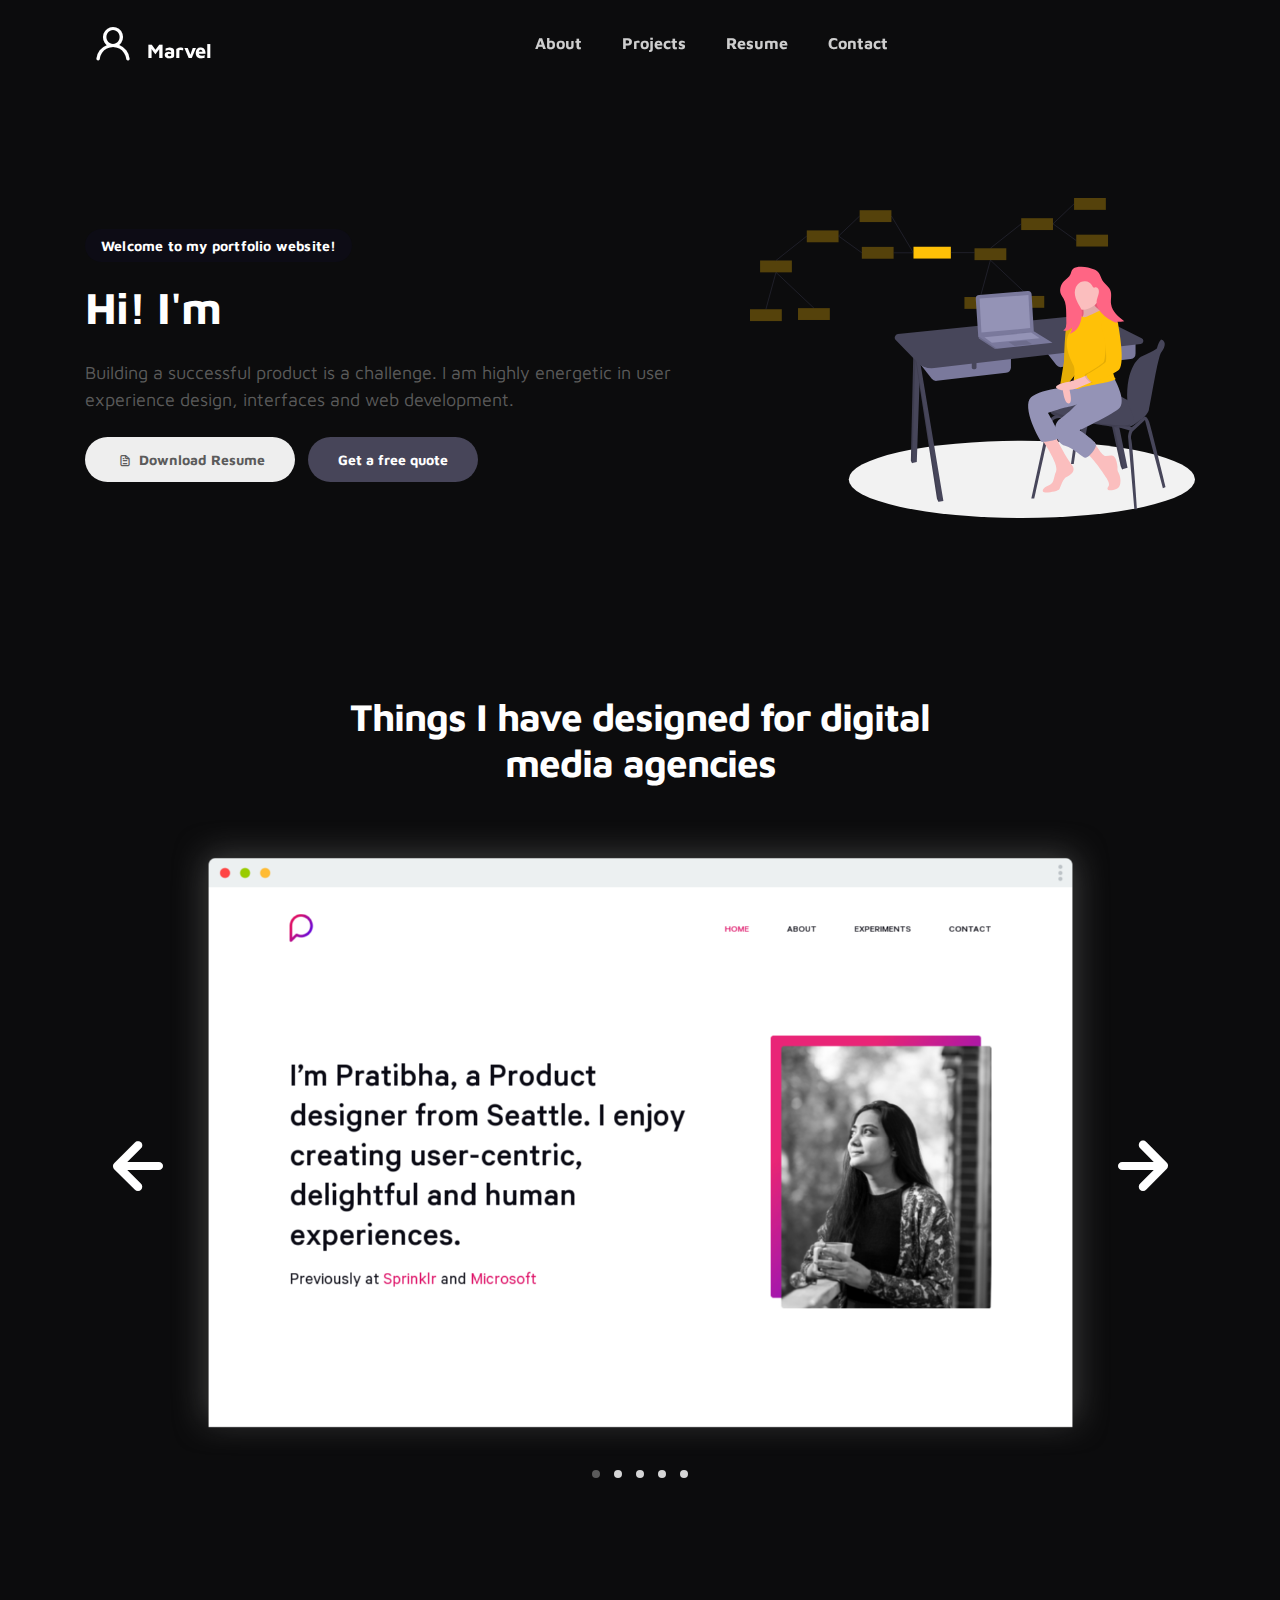
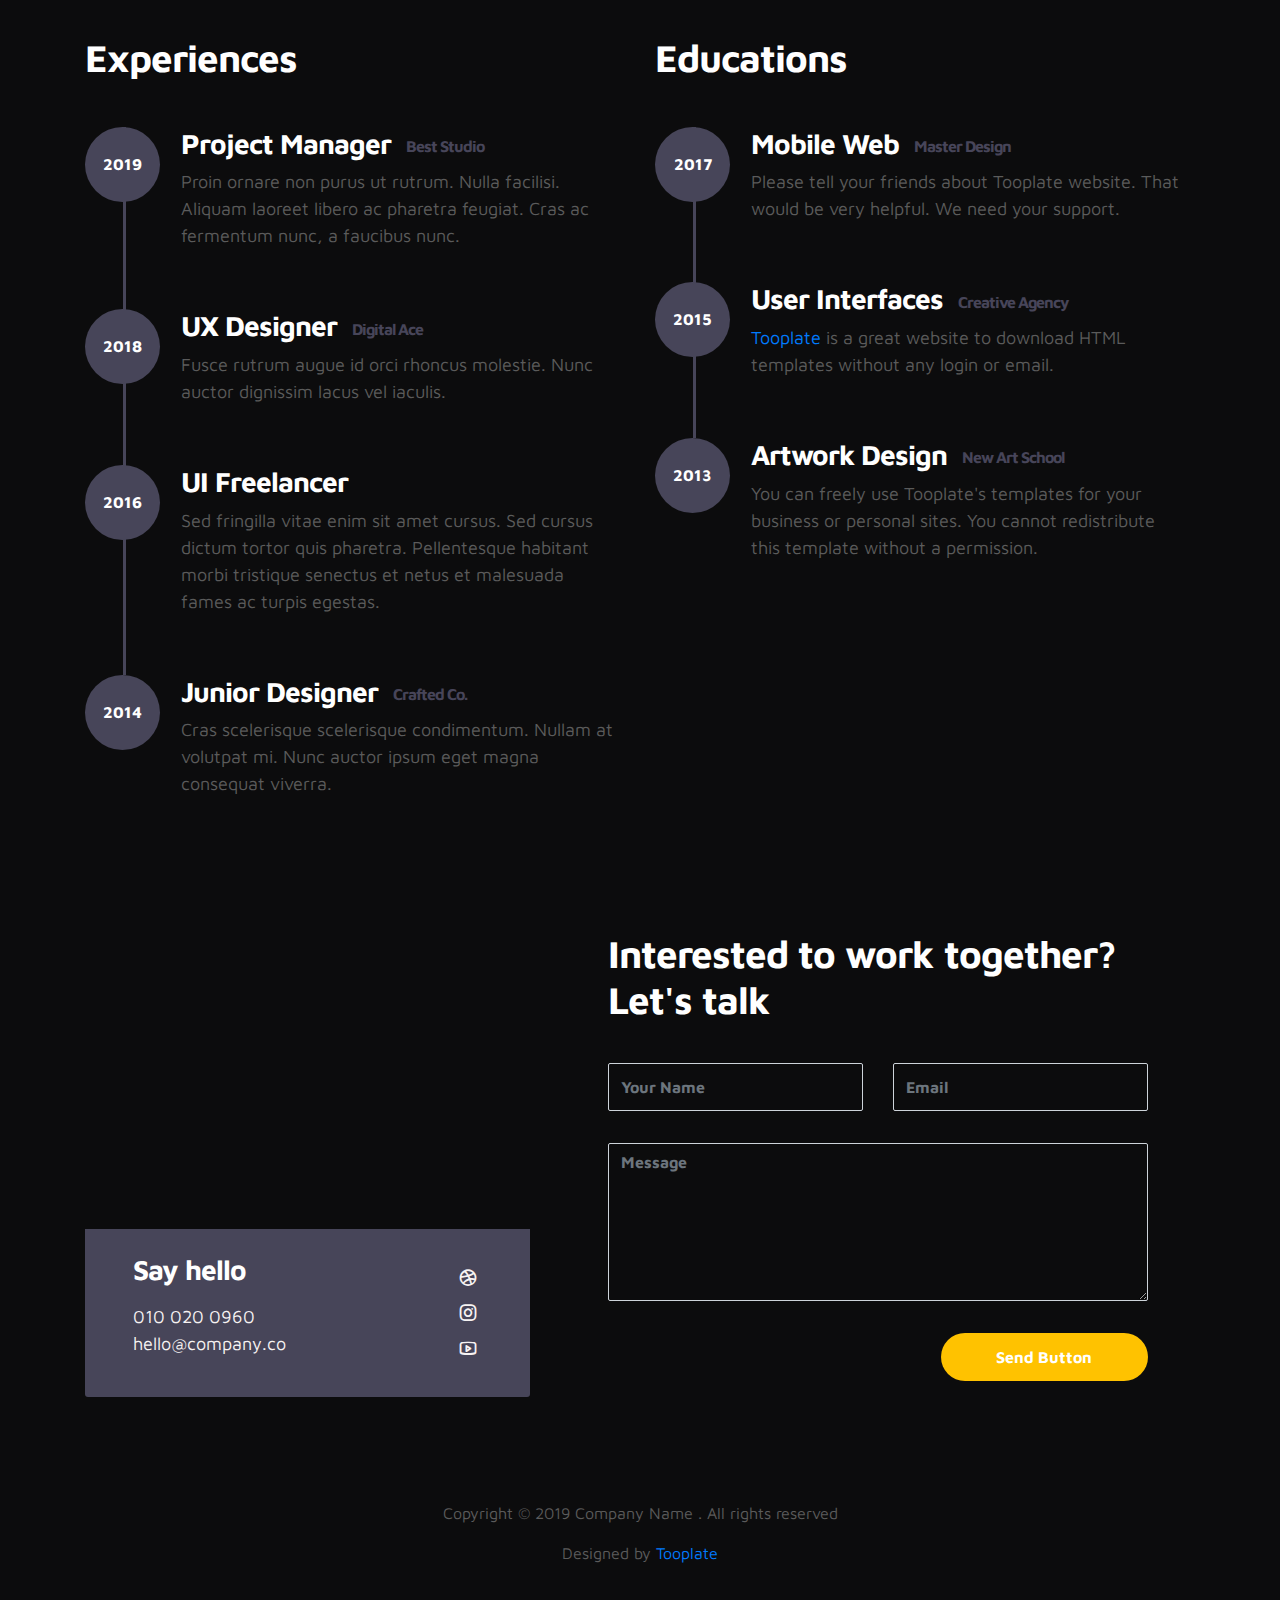
==== templates/index.html @ 807b7853 "portfolio website" ====
<!doctype html>
<html lang="en">
  <head>
    <meta charset="utf-8">
    <meta name="viewport" content="width=device-width, initial-scale=1, shrink-to-fit=no">
    <meta name="description" content="">
    <meta name="author" content="">

    <title>Marvel HTML Bootstrap 4 Template</title>
    <link rel="shortcut icon" href=".\static\favicon.ico">
    <link rel="stylesheet" href="..\static\css\bootstrap.min.css">
    <link rel="stylesheet" href="..\static\css\unicons.css">
    <link rel="stylesheet" href="..\static\css\owl.carousel.min.css">
    <link rel="stylesheet" href="..\static\css\owl.theme.default.min.css">

    <!-- MAIN STYLE -->
    <link rel="stylesheet" href="..\static\css\tooplate-style.css">
    
<!--

Tooplate 2115 Marvel

https://www.tooplate.com/view/2115-marvel

-->
  </head>
  <body data-new-gr-c-s-check-loaded="14.1024.0" data-gr-ext-installed="" class="dark-mode">

    <!-- MENU -->
    <nav class="navbar navbar-expand-sm navbar-light">
        <div class="container">
            <a class="navbar-brand" href="index.html"><i class='uil uil-user'></i> Marvel</a>

            <button class="navbar-toggler" type="button" data-toggle="collapse" data-target="#navbarNav" aria-controls="navbarNav" aria-expanded="false"
                aria-label="Toggle navigation">
                <span class="navbar-toggler-icon"></span>
                <span class="navbar-toggler-icon"></span>
                <span class="navbar-toggler-icon"></span>
            </button>

            <div class="collapse navbar-collapse" id="navbarNav">
                <ul class="navbar-nav mx-auto">
                    <li class="nav-item">
                        <a href="#about" class="nav-link"><span data-hover="About">About</span></a>
                    </li>
                    <li class="nav-item">
                        <a href="#project" class="nav-link"><span data-hover="Projects">Projects</span></a>
                    </li>
                    <li class="nav-item">
                        <a href="#resume" class="nav-link"><span data-hover="Resume">Resume</span></a>
                    </li>
                    <li class="nav-item">
                        <a href="#contact" class="nav-link"><span data-hover="Contact">Contact</span></a>
                    </li>
                </ul>


            </div>
        </div>
    </nav>

    <!-- ABOUT -->
    <section class="about full-screen d-lg-flex justify-content-center align-items-center" id="about">
        <div class="container">
            <div class="row">
                
                <div class="col-lg-7 col-md-12 col-12 d-flex align-items-center">
                    <div class="about-text">
                        <small class="small-text">Welcome to <span class="mobile-block">my portfolio website!</span></small>
                        <h1 class="animated animated-text">
                            <span class="mr-2">Hi! I'm</span>
                                <div class="animated-info">
                                    <span class="animated-item">Samuel Kamar</span>
                                    <span class="animated-item">a Help Desk</span>
                                    <span class="animated-item">& Pentester</span>
                                </div>
                        </h1>

                        <p>Building a successful product is a challenge. I am highly energetic in user experience design, interfaces and web development.</p>
                        
                        <div class="custom-btn-group mt-4">
                          <a href="#" class="btn mr-lg-2 custom-btn"><i class='uil uil-file-alt'></i> Download Resume</a>
                          <a href="#contact" class="btn custom-btn custom-btn-bg custom-btn-link">Get a free quote</a>
                        </div>
                    </div>
                </div>

                <div class="col-lg-5 col-md-12 col-12">
                    <div class="about-image svg">
                        <img src="..\static\images\undraw\undraw_software_engineer_lvl5.svg" class="img-fluid" alt="svg image">
                    </div>
                </div>

            </div>
        </div>
    </section>

    <!-- PROJECTS -->
    <section class="project py-5" id="project">
        <div class="container">
                
                <div class="row">
                  <div class="col-lg-11 text-center mx-auto col-12">

                      <div class="col-lg-8 mx-auto">
                        <h2>Things I have designed for digital media agencies</h2>
                      </div>

                      <div class="owl-carousel owl-theme">
                        <div class="item">
                          <div class="project-info">
                            <img src="..\static\images\project\project-image01.png" class="img-fluid" alt="project image">
                          </div>
                        </div>

                        <div class="item">
                          <div class="project-info">
                            <img src="..\static\images\project\project-image02.png" class="img-fluid" alt="project image">
                          </div>
                        </div>

                        <div class="item">
                          <div class="project-info">
                            <img src="..\static\images\project\project-image03.png" class="img-fluid" alt="project image">
                          </div>
                        </div>

                        <div class="item">
                          <div class="project-info">
                            <img src="..\static\images\project\project-image04.png" class="img-fluid" alt="project image">
                          </div>
                        </div>

                        <div class="item">
                          <div class="project-info">
                            <img src="..\static\images\project\project-image05.png" class="img-fluid" alt="project image">
                          </div>
                        </div>
                      </div>

                  </div>
                </div>
        </div>
    </section>

    <!-- FEATURES -->
    <section class="resume py-5 d-lg-flex justify-content-center align-items-center" id="resume">
        <div class="container">
            <div class="row">

                <div class="col-lg-6 col-12">
                  <h2 class="mb-4">Experiences</h2>

                    <div class="timeline">
                        <div class="timeline-wrapper">
                             <div class="timeline-yr">
                                  <span>2019</span>
                             </div>
                             <div class="timeline-info">
                                  <h3><span>Project Manager</span><small>Best Studio</small></h3>
                                  <p>Proin ornare non purus ut rutrum. Nulla facilisi. Aliquam laoreet libero ac pharetra feugiat. Cras ac fermentum nunc, a faucibus nunc.</p>
                             </div>
                        </div>

                        <div class="timeline-wrapper">
                            <div class="timeline-yr">
                                <span>2018</span>
                            </div>
                            <div class="timeline-info">
                                <h3><span>UX Designer</span><small>Digital Ace</small></h3>
                                <p>Fusce rutrum augue id orci rhoncus molestie. Nunc auctor dignissim lacus vel iaculis.</p>
                            </div>
                        </div>

                        <div class="timeline-wrapper">
                            <div class="timeline-yr">
                                <span>2016</span>
                            </div>
                            <div class="timeline-info">
                                <h3><span>UI Freelancer</h3>
                                <p>Sed fringilla vitae enim sit amet cursus. Sed cursus dictum tortor quis pharetra. Pellentesque habitant morbi tristique senectus et netus et malesuada fames ac turpis egestas.</p>
                            </div>
                        </div>
                        
                        <div class="timeline-wrapper">
                            <div class="timeline-yr">
                                <span>2014</span>
                            </div>
                            <div class="timeline-info">
                                <h3><span>Junior Designer<small>Crafted Co.</small></h3>
                                <p>Cras scelerisque scelerisque condimentum. Nullam at volutpat mi. Nunc auctor ipsum eget magna consequat viverra.</p>
                            </div>
                        </div>

                    </div>
                </div>

                <div class="col-lg-6 col-12">
                  <h2 class="mb-4 mobile-mt-2">Educations</h2>

                    <div class="timeline">
                        <div class="timeline-wrapper">
                             <div class="timeline-yr">
                                  <span>2017</span>
                             </div>
                             <div class="timeline-info">
                                  <h3><span>Mobile Web</span><small>Master Design</small></h3>
                                  <p>Please tell your friends about Tooplate website. That would be very helpful. We need your support.</p>
                             </div>
                        </div>

                        <div class="timeline-wrapper">
                            <div class="timeline-yr">
                                <span>2015</span>
                            </div>
                            <div class="timeline-info">
                                <h3><span>User Interfaces</span><small>Creative Agency</small></h3>
                                <p><a rel="nofollow" href="https://www.facebook.com/tooplate">Tooplate</a> is a great website to download HTML templates without any login or email.</p>
                            </div>
                        </div>
                        
                        <div class="timeline-wrapper">
                            <div class="timeline-yr">
                                <span>2013</span>
                            </div>
                            <div class="timeline-info">
                                <h3><span>Artwork Design</span><small>New Art School</small></h3>
                                <p>You can freely use Tooplate's templates for your business or personal sites. You cannot redistribute this template without a permission.</p>
                            </div>
                        </div>

                    </div>
                </div>
                
            </div>
        </div>
    </section>

    <!-- CONTACT -->
    <section class="contact py-5" id="contact">
      <div class="container">
        <div class="row">
          
          <div class="col-lg-5 mr-lg-5 col-12">
            <div class="google-map w-100">
              <iframe src="https://www.google.com/maps/embed?pb=!1m18!1m12!1m3!1d12088.558402180099!2d-73.99373482142036!3d40.75895421922642!2m3!1f0!2f0!3f0!3m2!1i1024!2i768!4f13.1!3m3!1m2!1s0x89c25855b8fb3083%3A0xa0f9aef176042a5c!2sTheater+District%2C+New+York%2C+NY%2C+USA!5e0!3m2!1sen!2smm!4v1549875377188" width="400" height="300" frameborder="0" style="border:0" allowfullscreen></iframe>
            </div>

            <div class="contact-info d-flex justify-content-between align-items-center py-4 px-lg-5">
                <div class="contact-info-item">
                  <h3 class="mb-3 text-white">Say hello</h3>
                  <p class="footer-text mb-0">010 020 0960</p>
                  <p><a href="mailto:hello@company.co">hello@company.co</a></p>
                </div>

                <ul class="social-links">
                     <li><a href="#" class="uil uil-dribbble" data-toggle="tooltip" data-placement="left" title="Dribbble"></a></li>
                     <li><a href="#" class="uil uil-instagram" data-toggle="tooltip" data-placement="left" title="Instagram"></a></li>
                     <li><a href="#" class="uil uil-youtube" data-toggle="tooltip" data-placement="left" title="Youtube"></a></li>
                </ul>
            </div>
          </div>

          <div class="col-lg-6 col-12">
            <div class="contact-form">
              <h2 class="mb-4">Interested to work together? Let's talk</h2>

              <form action="recieved_form" method="post">
                <div class="row">
                  <div class="col-lg-6 col-12">
                    <input type="text" class="form-control" name="name" placeholder="Your Name" id="name">
                  </div>

                  <div class="col-lg-6 col-12">
                    <input type="email" class="form-control" name="email" placeholder="Email" id="email">
                  </div>

                  <div class="col-12">
                    <textarea name="message" rows="6" class="form-control" id="message" placeholder="Message"></textarea>
                  </div>

                  <div class="ml-lg-auto col-lg-5 col-12">
                    <input type="submit" class="form-control submit-btn" value="Send Button">
                  </div>
                </div>
              </form>
            </div>
          </div>

        </div>
      </div>
    </section>

    <!-- FOOTER -->
     <footer class="footer py-5">
          <div class="container">
               <div class="row">

                    <div class="col-lg-12 col-12">                                
                        <p class="copyright-text text-center">Copyright &copy; 2019 Company Name . All rights reserved</p>
                        <p class="copyright-text text-center">Designed by <a rel="nofollow" href="https://www.facebook.com/tooplate">Tooplate</a></p>
                    </div>
                    
               </div>
          </div>
     </footer>

    <script src="..\static\js\jquery-3.3.1.min.js"></script>
    <script src="..\static\js\popper.min.js"></script>
    <script src="..\static\js\bootstrap.min.js"></script>
    <script src="..\static\js\Headroom.js"></script>
    <script src="..\static\js\jQuery.headroom.js"></script>
    <script src="..\static\js\owl.carousel.min.js"></script>
    <script src="..\static\js\smoothscroll.js"></script>
    <script src="..\static\js\custom.js"></script>

  </body>
</html>
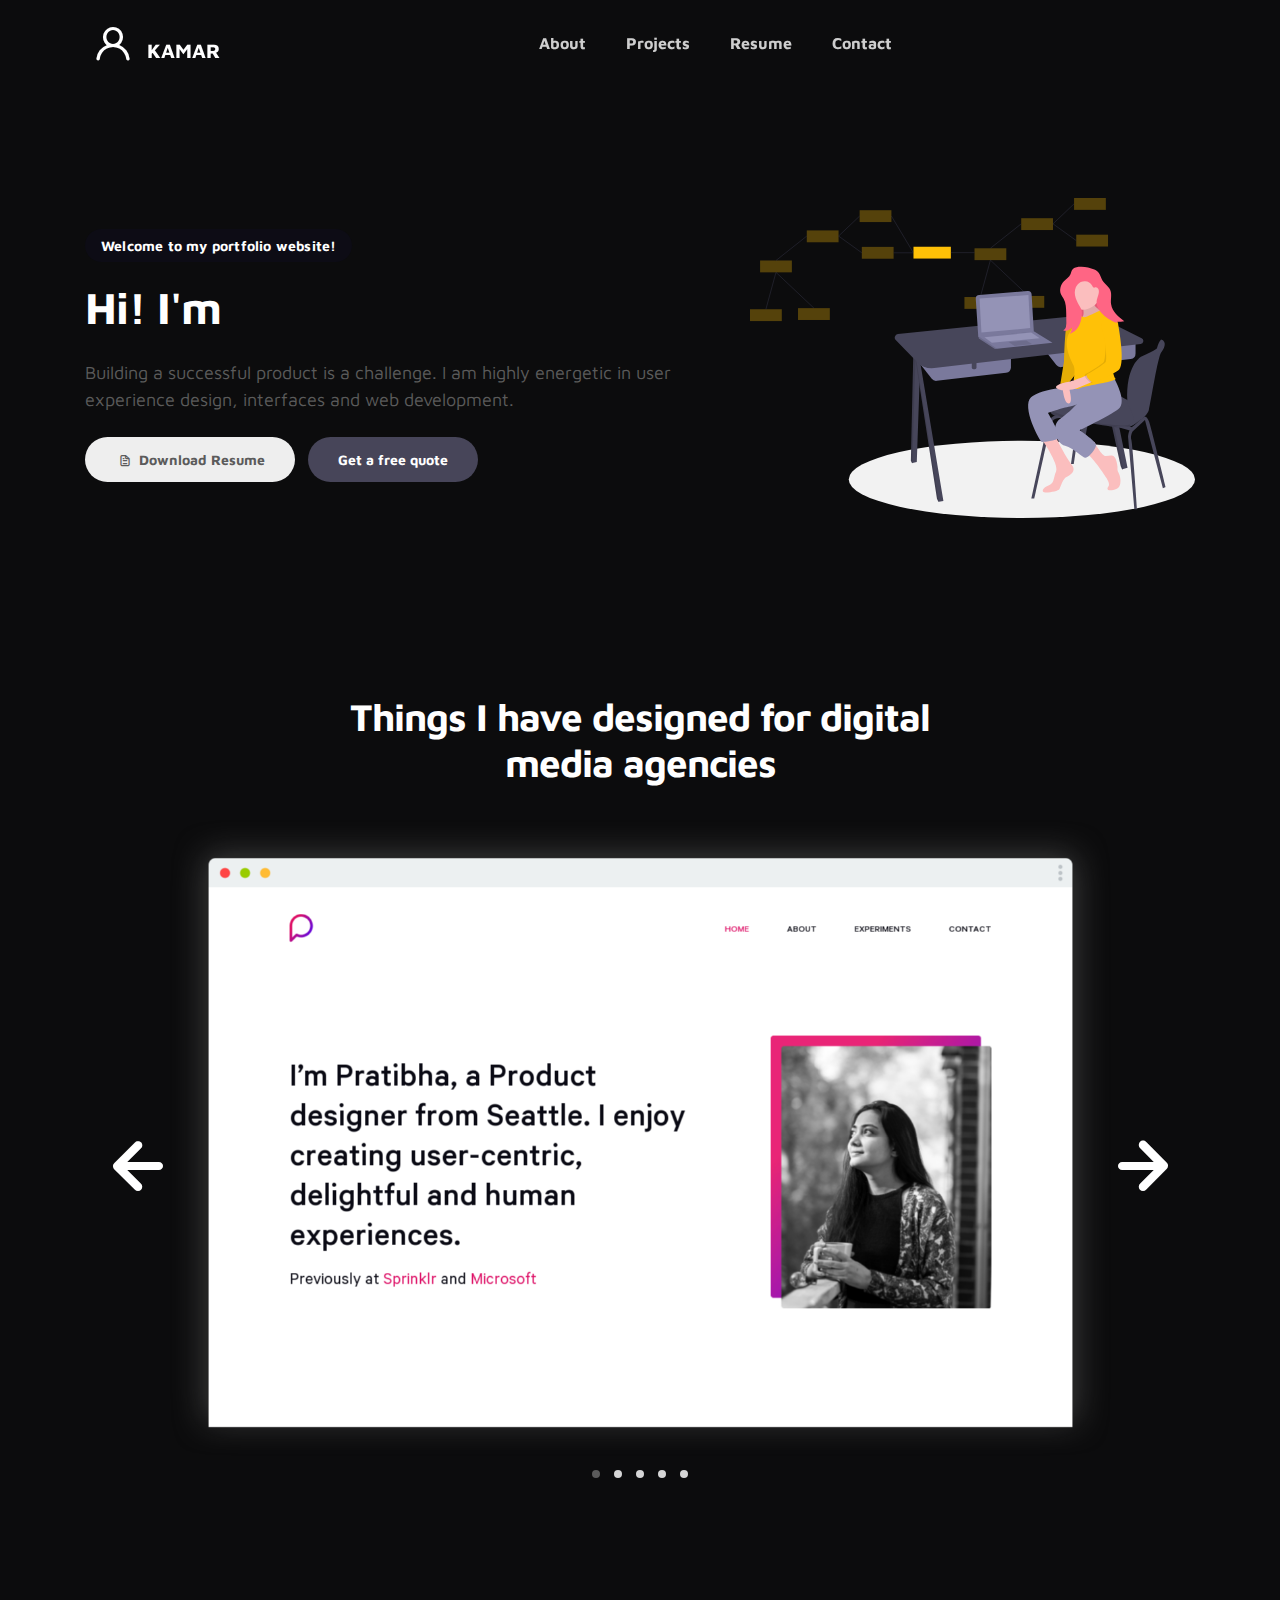
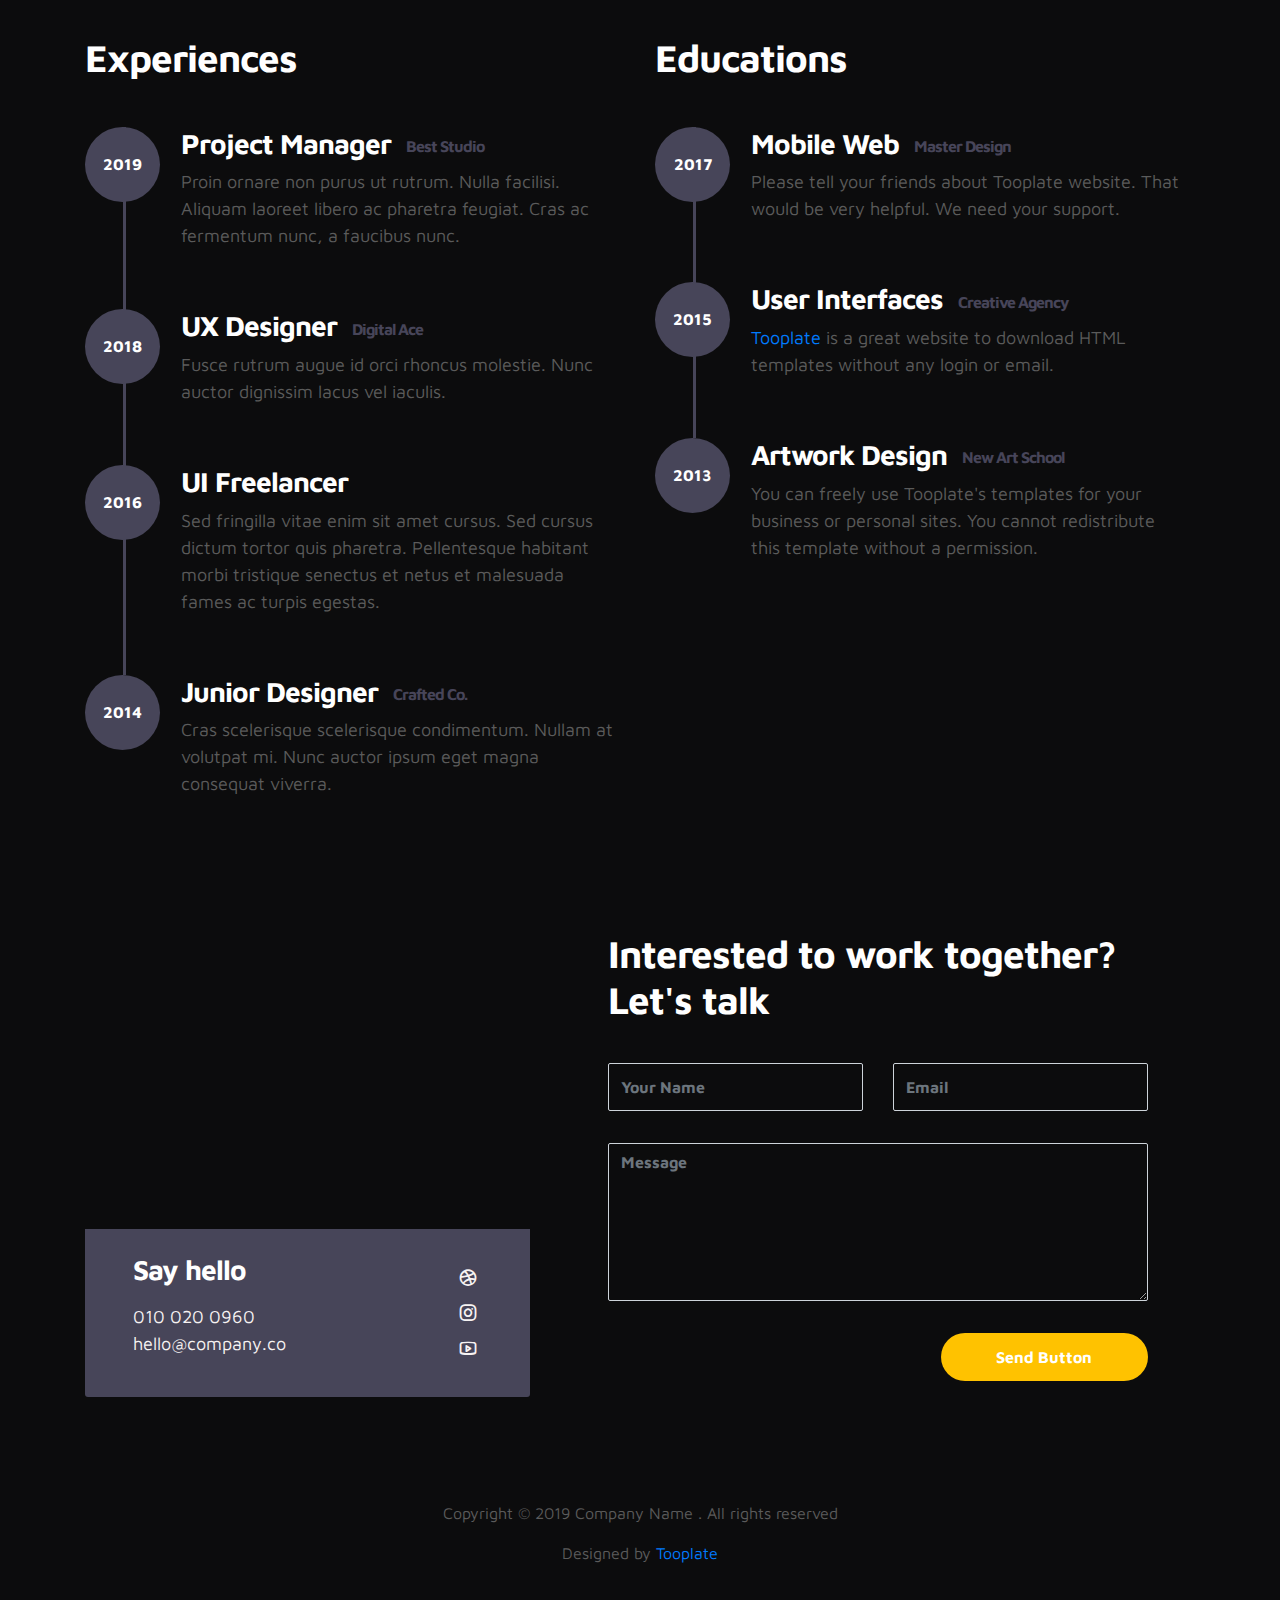
==== commit e0a3ff5b: "Added Resume and Changed Marvel" ====
--- a/templates/index.html
+++ b/templates/index.html
@@ -29,7 +29,7 @@
     <!-- MENU -->
     <nav class="navbar navbar-expand-sm navbar-light">
         <div class="container">
-            <a class="navbar-brand" href="index.html"><i class='uil uil-user'></i> Marvel</a>
+            <a class="navbar-brand" href="index.html"><i class='uil uil-user'></i> KAMAR</a>
 
             <button class="navbar-toggler" type="button" data-toggle="collapse" data-target="#navbarNav" aria-controls="navbarNav" aria-expanded="false"
                 aria-label="Toggle navigation">
@@ -79,7 +79,7 @@
                         <p>Building a successful product is a challenge. I am highly energetic in user experience design, interfaces and web development.</p>
                         
                         <div class="custom-btn-group mt-4">
-                          <a href="#" class="btn mr-lg-2 custom-btn"><i class='uil uil-file-alt'></i> Download Resume</a>
+                          <a href="Resume" class="btn mr-lg-2 custom-btn"><i class='uil uil-file-alt'></i> Download Resume</a>
                           <a href="#contact" class="btn custom-btn custom-btn-bg custom-btn-link">Get a free quote</a>
                         </div>
                     </div>
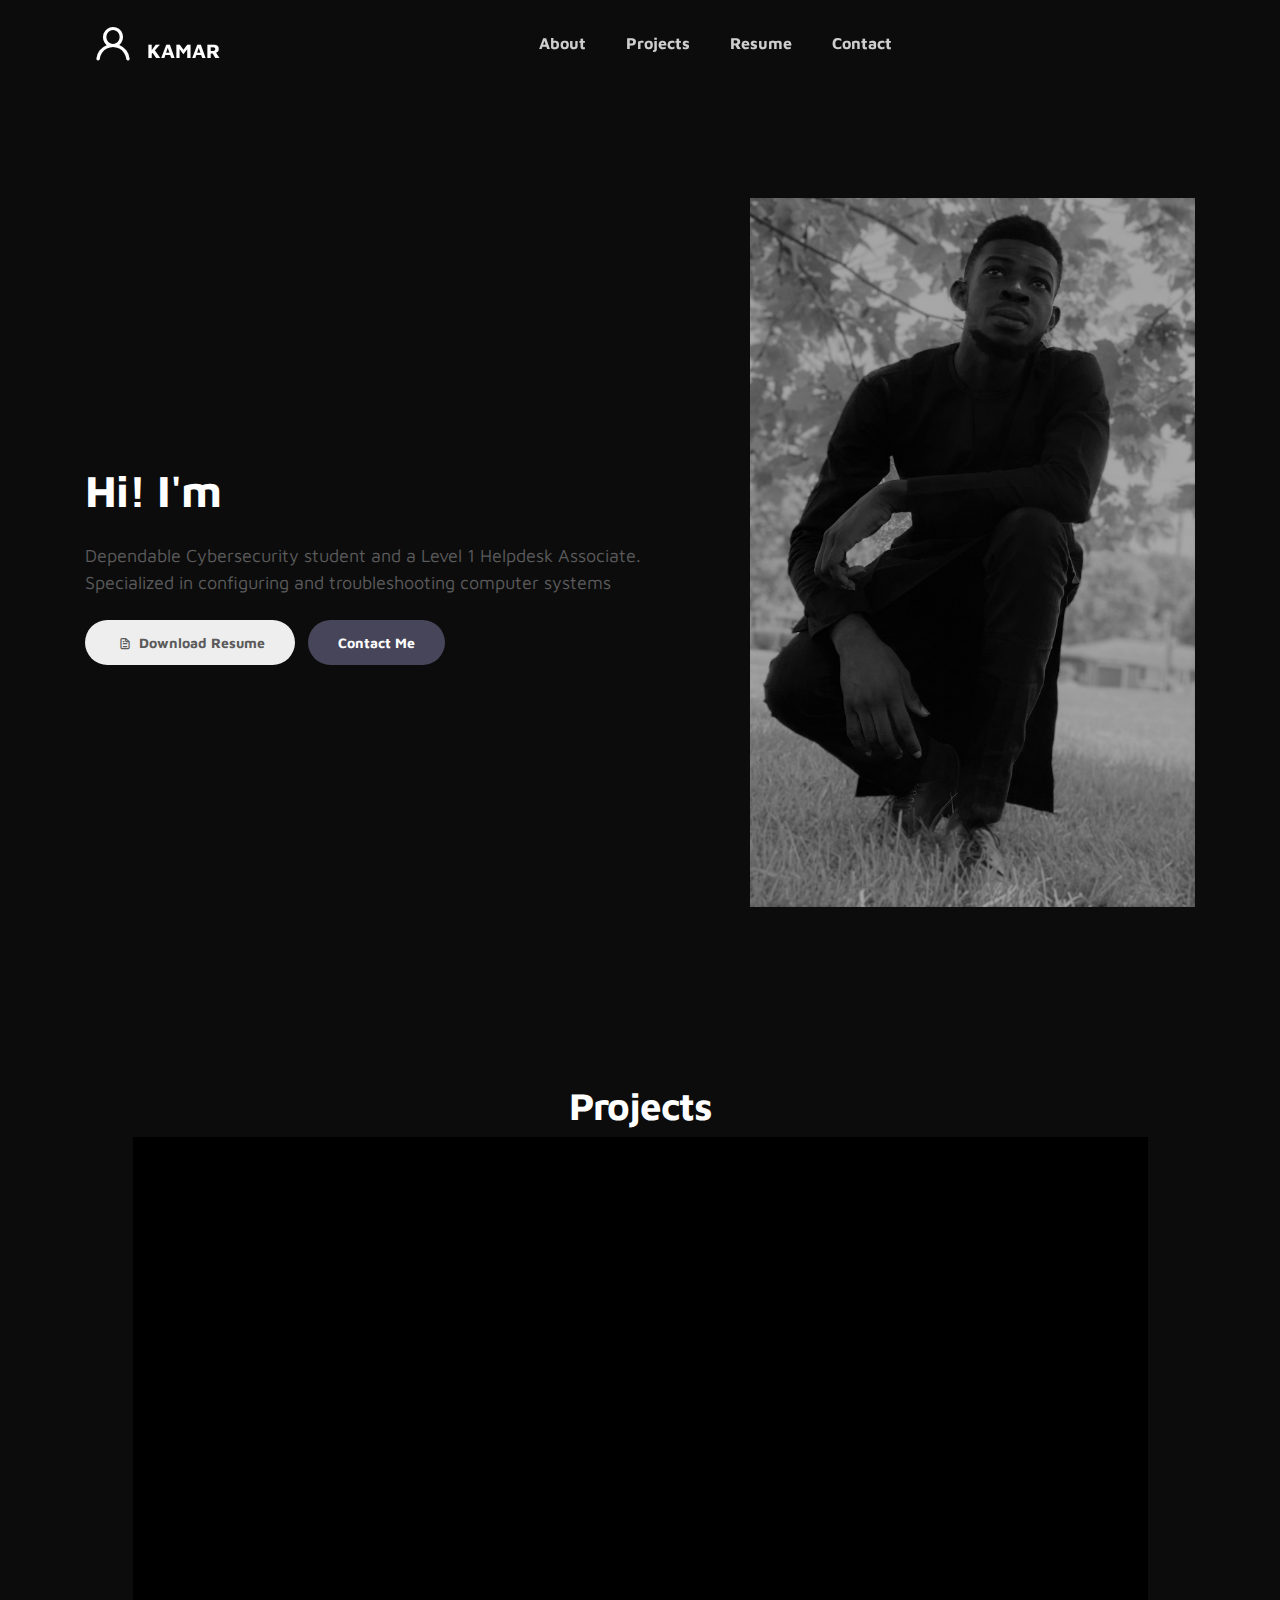
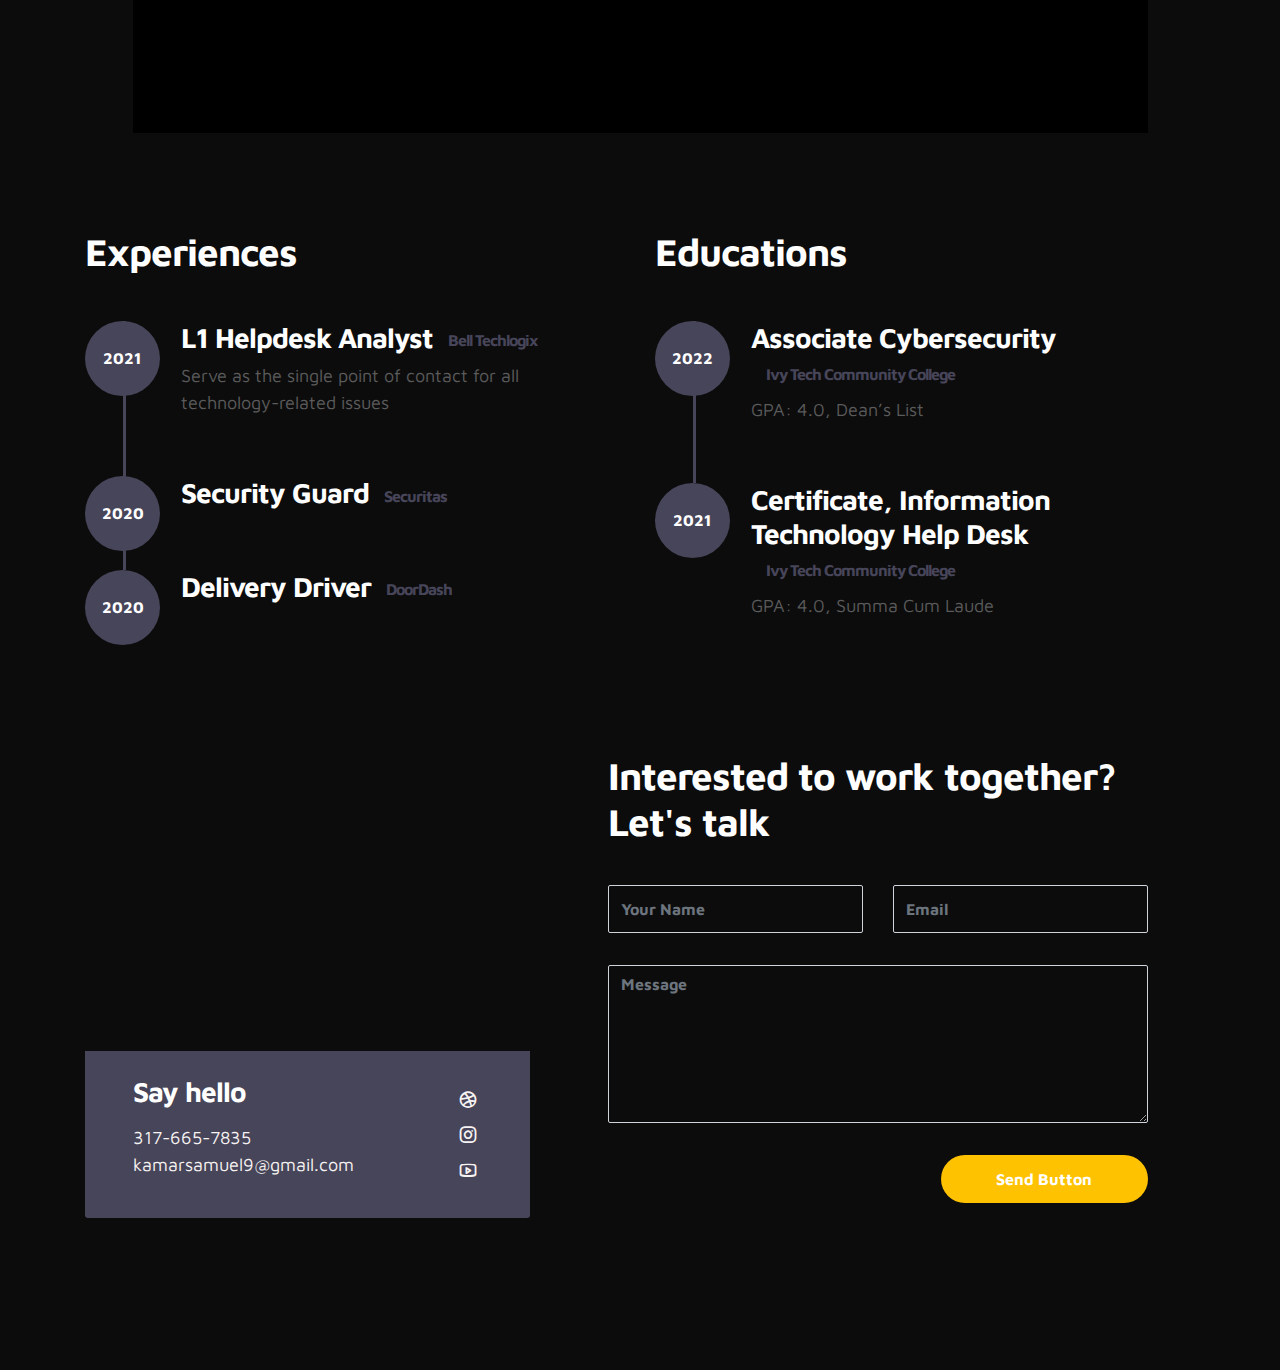
==== commit cfb9c818: "added pics and project'" ====
--- a/templates/index.html
+++ b/templates/index.html
@@ -66,7 +66,6 @@
                 
                 <div class="col-lg-7 col-md-12 col-12 d-flex align-items-center">
                     <div class="about-text">
-                        <small class="small-text">Welcome to <span class="mobile-block">my portfolio website!</span></small>
                         <h1 class="animated animated-text">
                             <span class="mr-2">Hi! I'm</span>
                                 <div class="animated-info">
@@ -76,18 +75,18 @@
                                 </div>
                         </h1>
 
-                        <p>Building a successful product is a challenge. I am highly energetic in user experience design, interfaces and web development.</p>
+                        <p>Dependable Cybersecurity student and a Level 1 Helpdesk Associate. Specialized in configuring and troubleshooting computer systems</p>
                         
                         <div class="custom-btn-group mt-4">
                           <a href="Resume" class="btn mr-lg-2 custom-btn"><i class='uil uil-file-alt'></i> Download Resume</a>
-                          <a href="#contact" class="btn custom-btn custom-btn-bg custom-btn-link">Get a free quote</a>
+                          <a href="#contact" class="btn custom-btn custom-btn-bg custom-btn-link">Contact Me</a>
                         </div>
                     </div>
                 </div>
 
                 <div class="col-lg-5 col-md-12 col-12">
                     <div class="about-image svg">
-                        <img src="..\static\images\undraw\undraw_software_engineer_lvl5.svg" class="img-fluid" alt="svg image">
+                        <img src="..\static\images\undraw\sam3.jpg" class="img-fluid" alt="svg image">
                     </div>
                 </div>
 
@@ -103,39 +102,11 @@
                   <div class="col-lg-11 text-center mx-auto col-12">
 
                       <div class="col-lg-8 mx-auto">
-                        <h2>Things I have designed for digital media agencies</h2>
+                        <h2>Projects</h2>
                       </div>
 
                       <div class="owl-carousel owl-theme">
-                        <div class="item">
-                          <div class="project-info">
-                            <img src="..\static\images\project\project-image01.png" class="img-fluid" alt="project image">
-                          </div>
-                        </div>
-
-                        <div class="item">
-                          <div class="project-info">
-                            <img src="..\static\images\project\project-image02.png" class="img-fluid" alt="project image">
-                          </div>
-                        </div>
-
-                        <div class="item">
-                          <div class="project-info">
-                            <img src="..\static\images\project\project-image03.png" class="img-fluid" alt="project image">
-                          </div>
-                        </div>
-
-                        <div class="item">
-                          <div class="project-info">
-                            <img src="..\static\images\project\project-image04.png" class="img-fluid" alt="project image">
-                          </div>
-                        </div>
-
-                        <div class="item">
-                          <div class="project-info">
-                            <img src="..\static\images\project\project-image05.png" class="img-fluid" alt="project image">
-                          </div>
-                        </div>
+                        <div class="item-video" data-merge="1"><a class="owl-video" href="https://youtu.be/iLE6I-bJwFE"></a></div>
                       </div>
 
                   </div>
@@ -154,41 +125,31 @@
                     <div class="timeline">
                         <div class="timeline-wrapper">
                              <div class="timeline-yr">
-                                  <span>2019</span>
+                                  <span>2021</span>
                              </div>
                              <div class="timeline-info">
-                                  <h3><span>Project Manager</span><small>Best Studio</small></h3>
-                                  <p>Proin ornare non purus ut rutrum. Nulla facilisi. Aliquam laoreet libero ac pharetra feugiat. Cras ac fermentum nunc, a faucibus nunc.</p>
+                                  <h3><span>L1 Helpdesk Analyst</span><small>Bell Techlogix</small></h3>
+                                  <p>Serve as the single point of contact for all technology-related issues</p>
                              </div>
                         </div>
 
                         <div class="timeline-wrapper">
                             <div class="timeline-yr">
-                                <span>2018</span>
+                                <span>2020</span>
                             </div>
                             <div class="timeline-info">
-                                <h3><span>UX Designer</span><small>Digital Ace</small></h3>
-                                <p>Fusce rutrum augue id orci rhoncus molestie. Nunc auctor dignissim lacus vel iaculis.</p>
-                            </div>
-                        </div>
-
+                                <h3><span>Security Guard</span><small>Securitas</small></h3>
+                                <p></p>
+                            </div>
+                        </div>
+                        
                         <div class="timeline-wrapper">
                             <div class="timeline-yr">
-                                <span>2016</span>
+                                <span>2020</span>
                             </div>
                             <div class="timeline-info">
-                                <h3><span>UI Freelancer</h3>
-                                <p>Sed fringilla vitae enim sit amet cursus. Sed cursus dictum tortor quis pharetra. Pellentesque habitant morbi tristique senectus et netus et malesuada fames ac turpis egestas.</p>
-                            </div>
-                        </div>
-                        
-                        <div class="timeline-wrapper">
-                            <div class="timeline-yr">
-                                <span>2014</span>
-                            </div>
-                            <div class="timeline-info">
-                                <h3><span>Junior Designer<small>Crafted Co.</small></h3>
-                                <p>Cras scelerisque scelerisque condimentum. Nullam at volutpat mi. Nunc auctor ipsum eget magna consequat viverra.</p>
+                                <h3><span>Delivery Driver<small>DoorDash</small></h3>
+                                <p></p>
                             </div>
                         </div>
 
@@ -201,31 +162,21 @@
                     <div class="timeline">
                         <div class="timeline-wrapper">
                              <div class="timeline-yr">
-                                  <span>2017</span>
+                                  <span>2022</span>
                              </div>
                              <div class="timeline-info">
-                                  <h3><span>Mobile Web</span><small>Master Design</small></h3>
-                                  <p>Please tell your friends about Tooplate website. That would be very helpful. We need your support.</p>
+                                  <h3><span>Associate Cybersecurity</span><small>Ivy Tech Community College</small></h3>
+                                  <p>GPA: 4.0, Dean’s List</p>
                              </div>
                         </div>
 
                         <div class="timeline-wrapper">
                             <div class="timeline-yr">
-                                <span>2015</span>
+                                <span>2021</span>
                             </div>
                             <div class="timeline-info">
-                                <h3><span>User Interfaces</span><small>Creative Agency</small></h3>
-                                <p><a rel="nofollow" href="https://www.facebook.com/tooplate">Tooplate</a> is a great website to download HTML templates without any login or email.</p>
-                            </div>
-                        </div>
-                        
-                        <div class="timeline-wrapper">
-                            <div class="timeline-yr">
-                                <span>2013</span>
-                            </div>
-                            <div class="timeline-info">
-                                <h3><span>Artwork Design</span><small>New Art School</small></h3>
-                                <p>You can freely use Tooplate's templates for your business or personal sites. You cannot redistribute this template without a permission.</p>
+                                <h3><span>Certificate, Information Technology Help Desk</span><small>Ivy Tech Community College</small></h3>
+                                <p> GPA: 4.0, Summa Cum Laude</p>
                             </div>
                         </div>
 
@@ -243,14 +194,14 @@
           
           <div class="col-lg-5 mr-lg-5 col-12">
             <div class="google-map w-100">
-              <iframe src="https://www.google.com/maps/embed?pb=!1m18!1m12!1m3!1d12088.558402180099!2d-73.99373482142036!3d40.75895421922642!2m3!1f0!2f0!3f0!3m2!1i1024!2i768!4f13.1!3m3!1m2!1s0x89c25855b8fb3083%3A0xa0f9aef176042a5c!2sTheater+District%2C+New+York%2C+NY%2C+USA!5e0!3m2!1sen!2smm!4v1549875377188" width="400" height="300" frameborder="0" style="border:0" allowfullscreen></iframe>
+              <iframe src="https://www.google.com/maps/embed?pb=!1m18!1m12!1m3!1d3065.525980222147!2d-86.25347008436466!3d39.79519200112769!2m3!1f0!2f0!3f0!3m2!1i1024!2i768!4f13.1!3m3!1m2!1s0x886b57d382e1c837%3A0x7bd86b549b23c0d0!2s2110%20N%20Lynhurst%20Dr%2C%20Speedway%2C%20IN%2046224!5e0!3m2!1sen!2sus!4v1635129042048!5m2!1sen!2sus" width="400" height="300" style="border:0;" allowfullscreen="" loading="lazy"></iframe>
             </div>
 
             <div class="contact-info d-flex justify-content-between align-items-center py-4 px-lg-5">
                 <div class="contact-info-item">
                   <h3 class="mb-3 text-white">Say hello</h3>
-                  <p class="footer-text mb-0">010 020 0960</p>
-                  <p><a href="mailto:hello@company.co">hello@company.co</a></p>
+                  <p class="footer-text mb-0">317-665-7835</p>
+                  <p><a href="mailto:hello@company.co">kamarsamuel9@gmail.com</a></p>
                 </div>
 
                 <ul class="social-links">
@@ -294,13 +245,7 @@
     <!-- FOOTER -->
      <footer class="footer py-5">
           <div class="container">
-               <div class="row">
-
-                    <div class="col-lg-12 col-12">                                
-                        <p class="copyright-text text-center">Copyright &copy; 2019 Company Name . All rights reserved</p>
-                        <p class="copyright-text text-center">Designed by <a rel="nofollow" href="https://www.facebook.com/tooplate">Tooplate</a></p>
-                    </div>
-                    
+               <div class="row">  
                </div>
           </div>
      </footer>
